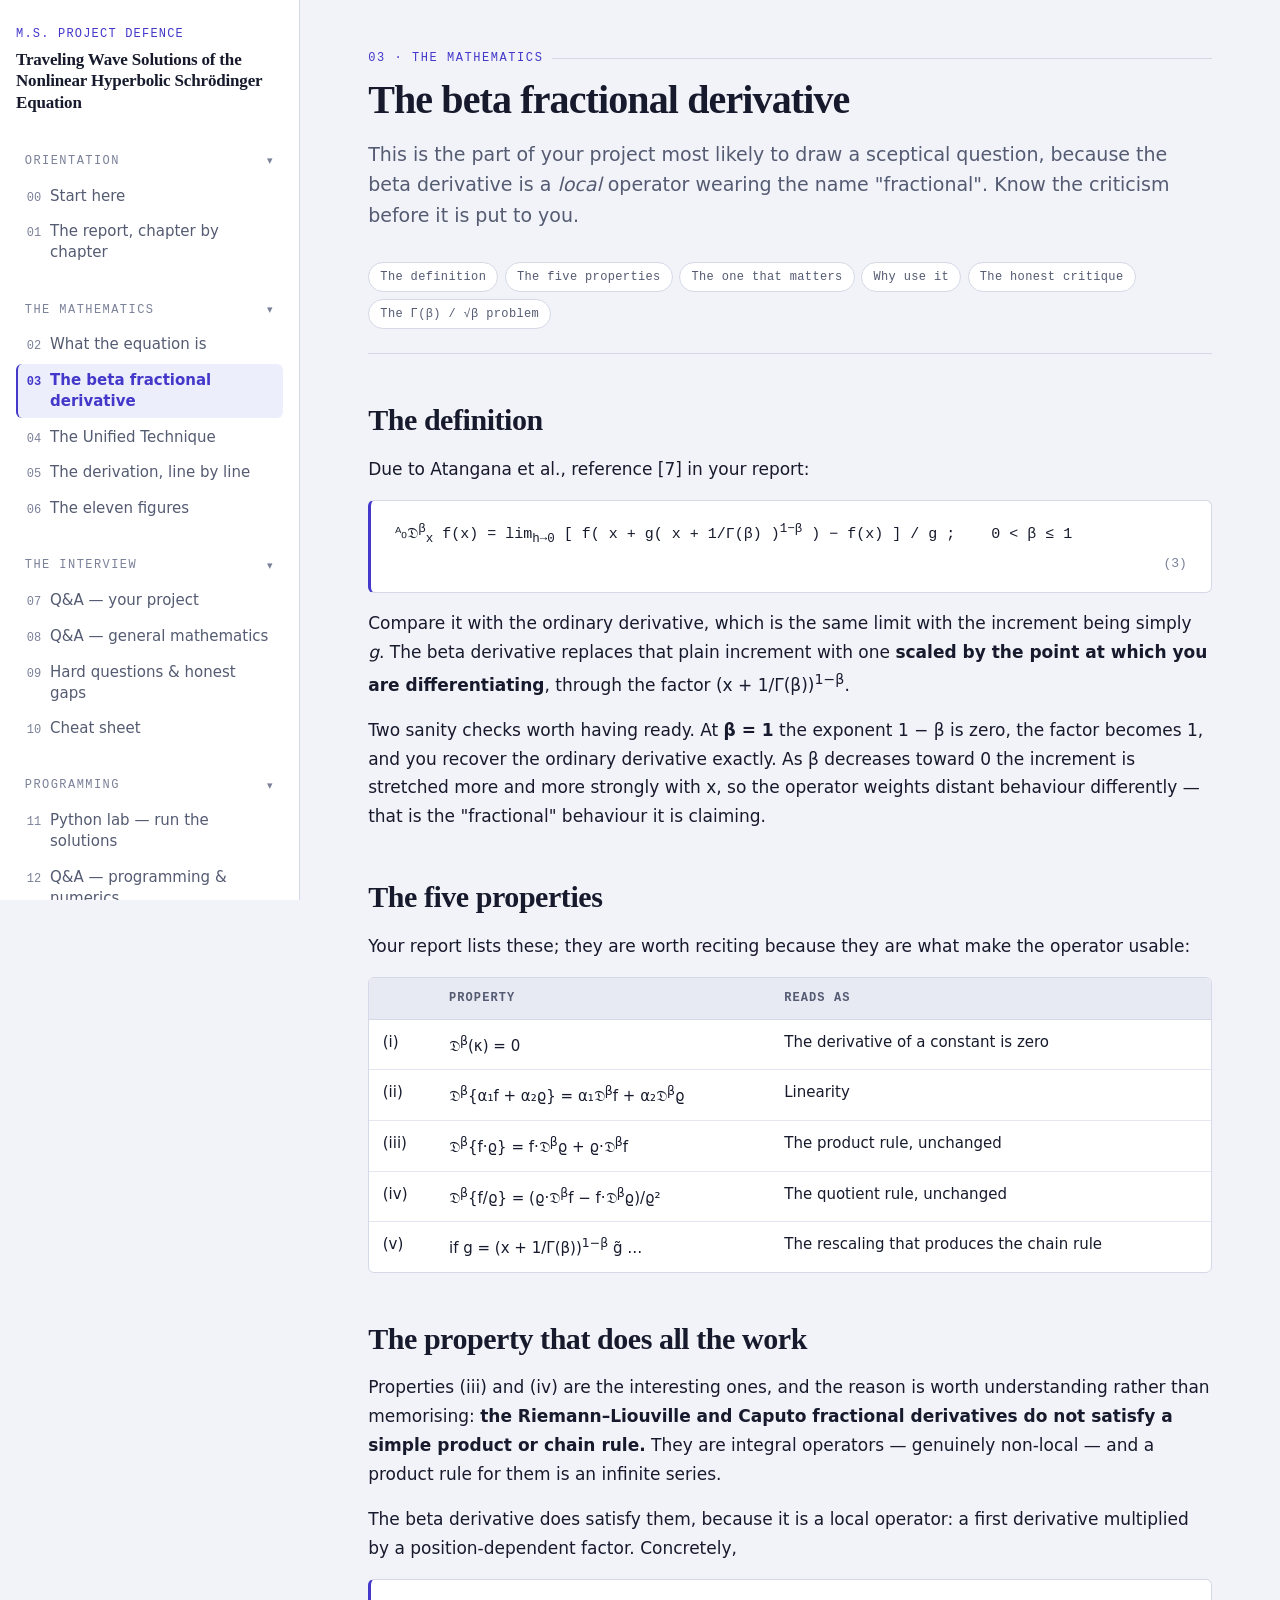
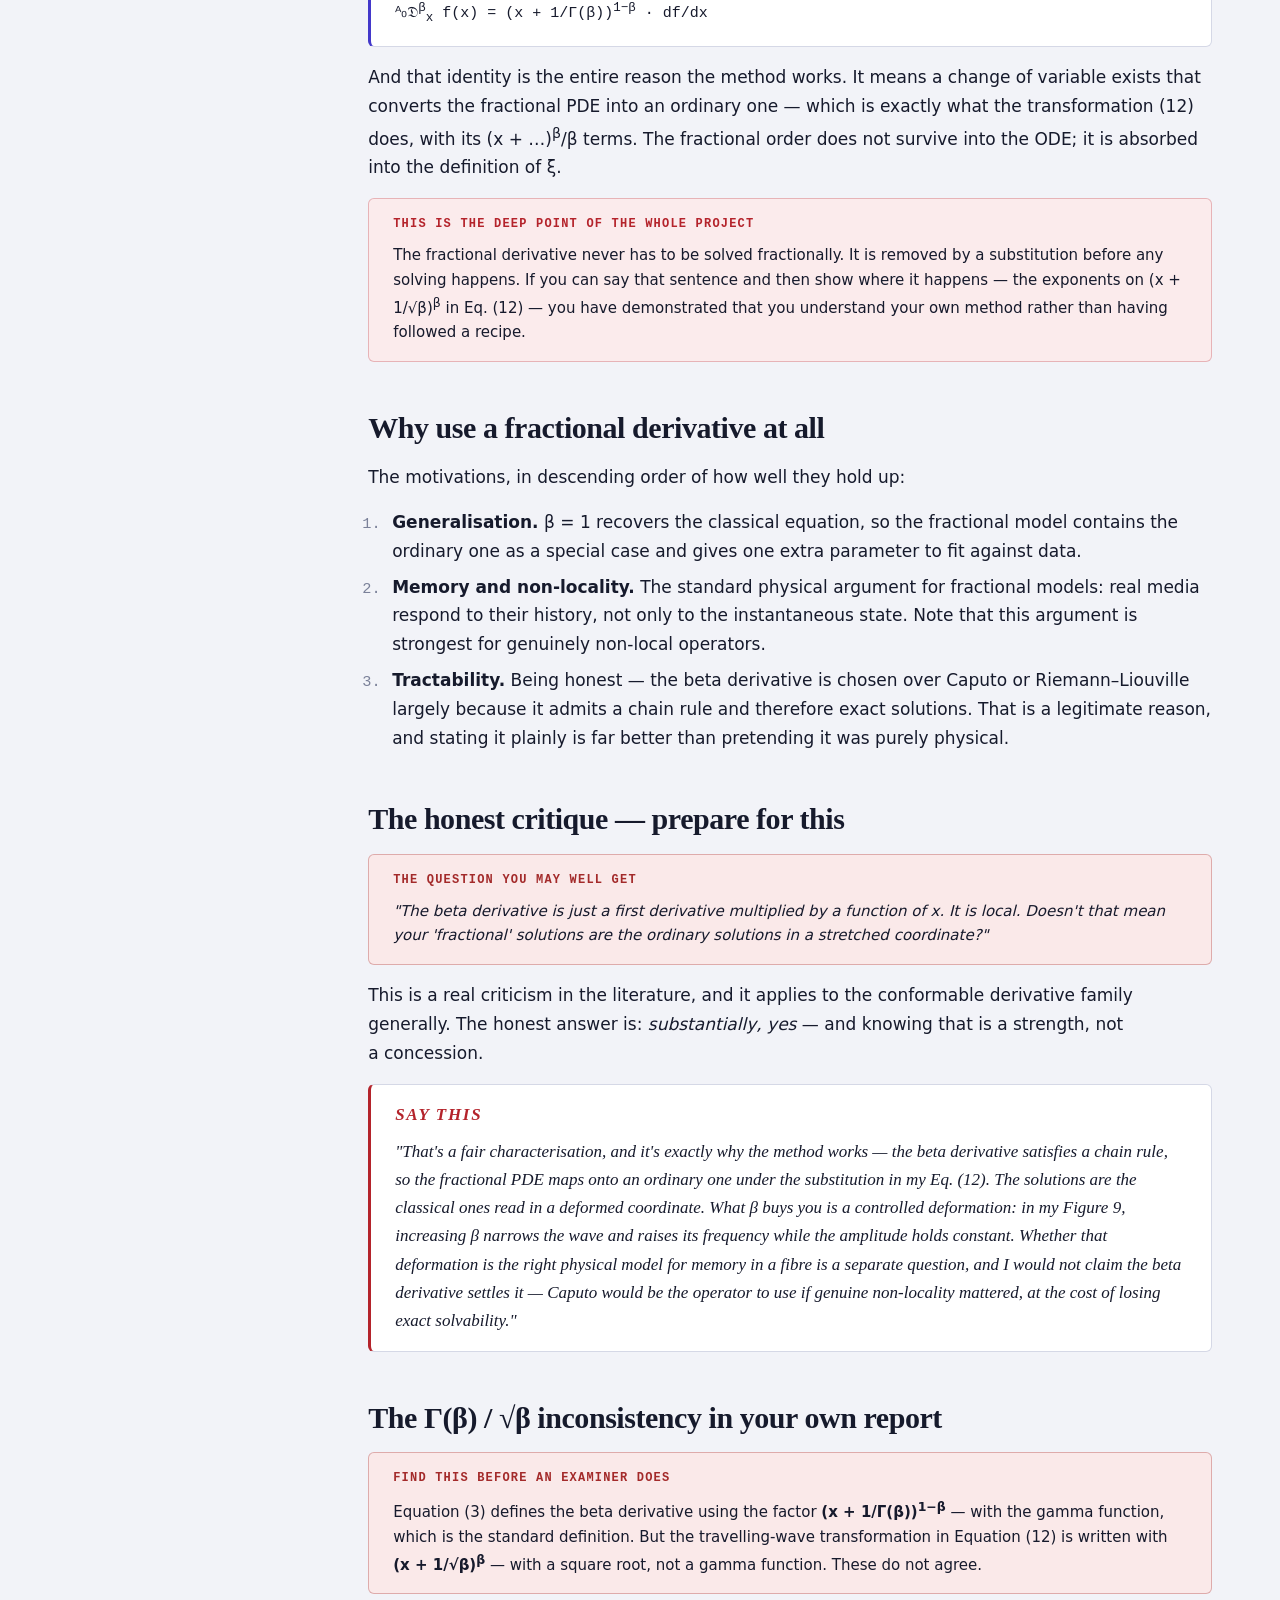
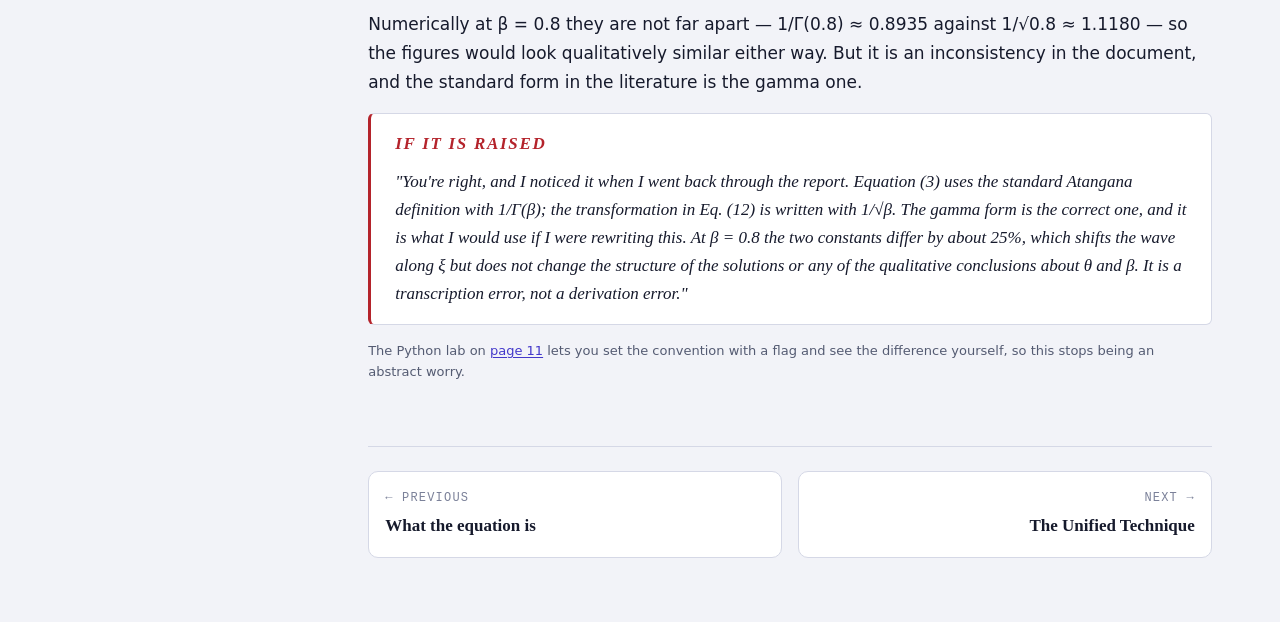
==== beta.html @ e7e08633 "pushed" ====
<!doctype html>
<html lang="en">
<head>
<meta charset="utf-8">
<meta name="viewport" content="width=device-width, initial-scale=1">
<title>The beta fractional derivative — NLHSE project defence</title>
<script>/* applied before first paint so the layout never jumps */
try{var d=document.documentElement,s=localStorage,t=s.getItem("nlhse.theme");
if(t==="dark"||t==="light")d.setAttribute("data-theme",t);
if(s.getItem("nlhse.nav")==="collapsed")d.setAttribute("data-nav","collapsed");}catch(e){}</script>
<link rel="stylesheet" href="assets/style.css">
</head>
<body data-page="beta">
<a class="skip" href="#main">Skip to content</a>

<div class="topbar">
  <button class="btn btn-icon" type="button" data-menu aria-expanded="false" aria-label="Open navigation">☰</button>
  <span class="topbar-title">Beta fractional derivative</span>
  <button class="btn" type="button" data-theme-toggle></button>
</div>

<div class="shell">
  <aside class="sidebar"></aside>

  <main class="main" id="main">
    <div class="col">

      <p class="eyebrow">03 · The mathematics</p>
      <h1>The beta fractional derivative</h1>
      <p class="lede">
        This is the part of your project most likely to draw a sceptical question, because
        the beta derivative is a <em>local</em> operator wearing the name "fractional". Know
        the criticism before it is put to you.
      </p>

      <nav class="jump">
        <a href="#def">The definition</a>
        <a href="#props">The five properties</a>
        <a href="#chain">The one that matters</a>
        <a href="#why">Why use it</a>
        <a href="#critique">The honest critique</a>
        <a href="#gamma">The Γ(β) / √β problem</a>
      </nav>

      <h2 id="def">The definition</h2>
      <p>Due to Atangana et al., reference [7] in your report:</p>
      <div class="eq plain">
        <div>ᴬ₀𝔇<sup>β</sup><sub>x</sub> f(x) = lim<sub>h→0</sub> [ f( x + g( x + 1/Γ(β) )<sup>1−β</sup> ) − f(x) ] / g ;    0 &lt; β ≤ 1</div>
        <div class="num" style="text-align:right">(3)</div>
      </div>
      <p>
        Compare it with the ordinary derivative, which is the same limit with the increment
        being simply <em>g</em>. The beta derivative replaces that plain increment with one
        <strong>scaled by the point at which you are differentiating</strong>, through the factor
        (x + 1/Γ(β))<sup>1−β</sup>.
      </p>
      <p>
        Two sanity checks worth having ready. At <strong>β = 1</strong> the exponent 1 − β is zero,
        the factor becomes 1, and you recover the ordinary derivative exactly. As β decreases
        toward 0 the increment is stretched more and more strongly with x, so the operator
        weights distant behaviour differently — that is the "fractional" behaviour it is
        claiming.
      </p>

      <h2 id="props">The five properties</h2>
      <p>Your report lists these; they are worth reciting because they are what make the operator usable:</p>
      <div class="tw">
        <table>
          <thead><tr><th></th><th>Property</th><th>Reads as</th></tr></thead>
          <tbody>
            <tr><td>(i)</td><td>𝔇<sup>β</sup>(κ) = 0</td><td>The derivative of a constant is zero</td></tr>
            <tr><td>(ii)</td><td>𝔇<sup>β</sup>{α₁f + α₂ϱ} = α₁𝔇<sup>β</sup>f + α₂𝔇<sup>β</sup>ϱ</td><td>Linearity</td></tr>
            <tr><td>(iii)</td><td>𝔇<sup>β</sup>{f·ϱ} = f·𝔇<sup>β</sup>ϱ + ϱ·𝔇<sup>β</sup>f</td><td>The product rule, unchanged</td></tr>
            <tr><td>(iv)</td><td>𝔇<sup>β</sup>{f/ϱ} = (ϱ·𝔇<sup>β</sup>f − f·𝔇<sup>β</sup>ϱ)/ϱ²</td><td>The quotient rule, unchanged</td></tr>
            <tr><td>(v)</td><td>if g = (x + 1/Γ(β))<sup>1−β</sup> g̃ …</td><td>The rescaling that produces the chain rule</td></tr>
          </tbody>
        </table>
      </div>

      <h2 id="chain">The property that does all the work</h2>
      <p>
        Properties (iii) and (iv) are the interesting ones, and the reason is worth
        understanding rather than memorising: <strong>the Riemann–Liouville and Caputo
        fractional derivatives do not satisfy a simple product or chain rule.</strong> They are
        integral operators — genuinely non-local — and a product rule for them is an infinite
        series.
      </p>
      <p>
        The beta derivative does satisfy them, because it is a local operator: a
        first derivative multiplied by a position-dependent factor. Concretely,
      </p>
      <div class="eq">
        <div>ᴬ₀𝔇<sup>β</sup><sub>x</sub> f(x) = (x + 1/Γ(β))<sup>1−β</sup> · df/dx</div>
      </div>
      <p>
        And that identity is the entire reason the method works. It means a change of variable
        exists that converts the fractional PDE into an ordinary one — which is exactly what
        the transformation (12) does, with its (x + …)<sup>β</sup>/β terms. The fractional
        order does not survive into the ODE; it is absorbed into the definition of ξ.
      </p>

      <div class="note info">
        <p class="note-title">This is the deep point of the whole project</p>
        <p>
          The fractional derivative never has to be solved fractionally. It is removed by a
          substitution before any solving happens. If you can say that sentence and then show
          where it happens — the exponents on (x + 1/√β)<sup>β</sup> in Eq. (12) — you have
          demonstrated that you understand your own method rather than having followed a recipe.
        </p>
      </div>

      <h2 id="why">Why use a fractional derivative at all</h2>
      <p>The motivations, in descending order of how well they hold up:</p>
      <ol>
        <li>
          <strong>Generalisation.</strong> β = 1 recovers the classical equation, so the
          fractional model contains the ordinary one as a special case and gives one extra
          parameter to fit against data.
        </li>
        <li>
          <strong>Memory and non-locality.</strong> The standard physical argument for fractional
          models: real media respond to their history, not only to the instantaneous state.
          Note that this argument is strongest for genuinely non-local operators.
        </li>
        <li>
          <strong>Tractability.</strong> Being honest — the beta derivative is chosen over
          Caputo or Riemann–Liouville largely because it admits a chain rule and therefore
          exact solutions. That is a legitimate reason, and stating it plainly is far better
          than pretending it was purely physical.
        </li>
      </ol>

      <h2 id="critique">The honest critique — prepare for this</h2>
      <div class="note risk">
        <p class="note-title">The question you may well get</p>
        <p>
          <em>"The beta derivative is just a first derivative multiplied by a function of x.
          It is local. Doesn't that mean your 'fractional' solutions are the ordinary
          solutions in a stretched coordinate?"</em>
        </p>
      </div>
      <p>
        This is a real criticism in the literature, and it applies to the conformable
        derivative family generally. The honest answer is: <em>substantially, yes</em> — and
        knowing that is a strength, not a concession.
      </p>
      <div class="say">
        <p class="say-label">Say this</p>
        <p>
          "That's a fair characterisation, and it's exactly why the method works — the beta
          derivative satisfies a chain rule, so the fractional PDE maps onto an ordinary one
          under the substitution in my Eq. (12). The solutions are the classical ones read in
          a deformed coordinate. What β buys you is a controlled deformation: in my Figure 9,
          increasing β narrows the wave and raises its frequency while the amplitude holds
          constant. Whether that deformation is the right physical model for memory in a
          fibre is a separate question, and I would not claim the beta derivative settles it —
          Caputo would be the operator to use if genuine non-locality mattered, at the cost
          of losing exact solvability."
        </p>
      </div>

      <h2 id="gamma">The Γ(β) / √β inconsistency in your own report</h2>
      <div class="note risk">
        <p class="note-title">Find this before an examiner does</p>
        <p>
          Equation (3) defines the beta derivative using the factor
          <strong>(x + 1/Γ(β))<sup>1−β</sup></strong> — with the gamma function, which is the
          standard definition. But the travelling-wave transformation in Equation (12) is
          written with <strong>(x + 1/√β)<sup>β</sup></strong> — with a square root, not a gamma
          function. These do not agree.
        </p>
      </div>
      <p>
        Numerically at β = 0.8 they are not far apart — 1/Γ(0.8) ≈ 0.8935 against 1/√0.8 ≈
        1.1180 — so the figures would look qualitatively similar either way. But it is an
        inconsistency in the document, and the standard form in the literature is the gamma
        one.
      </p>
      <div class="say">
        <p class="say-label">If it is raised</p>
        <p>
          "You're right, and I noticed it when I went back through the report. Equation (3) uses
          the standard Atangana definition with 1/Γ(β); the transformation in Eq. (12) is
          written with 1/√β. The gamma form is the correct one, and it is what I would use if
          I were rewriting this. At β = 0.8 the two constants differ by about 25%, which
          shifts the wave along ξ but does not change the structure of the solutions or any of
          the qualitative conclusions about θ and β. It is a transcription error, not a
          derivation error."
        </p>
      </div>
      <p class="footnote">
        The Python lab on <a href="lab.html">page 11</a> lets you set the convention with a
        flag and see the difference yourself, so this stops being an abstract worry.
      </p>

      <nav data-pagenav></nav>
    </div>
  </main>
</div>

<script src="assets/app.js"></script>
</body>
</html>
---- assets/style.css ----
/* ============================================================
   NLHSE — project defence & interview prep
   Fahad Bin Zahid · M.S. Mathematics, University of Chittagong

   Palette taken from the report's own Maple plots: the indigo
   surface of Fig 3 and the red soliton of Fig 1, on cool paper.
   ============================================================ */

:root {
  /* neutrals — blue-biased, never pure grey */
  --bg:          #F2F3F8;
  --surface:     #FFFFFF;
  --surface-2:   #E8EAF3;
  --text:        #161A2C;
  --text-dim:    #545B72;
  --text-faint:  #7B8199;
  --border:      #D5D8E6;
  --border-soft: #E4E7F1;

  /* accents — the two solution branches */
  --accent:       #4338CA;   /* U_tau branch / indigo */
  --accent-soft:  #EDEEFC;
  --accent-2:     #B4232B;   /* U_upsilon branch / red */
  --accent-2-soft:#FBEBEC;

  /* semantic */
  --warn:        #8A5A06;
  --warn-soft:   #FAF0DC;
  --risk:        #A32A2A;
  --risk-soft:   #FAE9E9;

  --shadow: 0 1px 2px rgba(22,26,44,.05), 0 4px 16px rgba(22,26,44,.05);
  --shadow-lg: 0 2px 6px rgba(22,26,44,.07), 0 12px 40px rgba(22,26,44,.09);

  --sans: "IBM Plex Sans", ui-sans-serif, system-ui, -apple-system, "Segoe UI", sans-serif;
  --serif: "IBM Plex Serif", ui-serif, Georgia, "Times New Roman", serif;
  --mono: "IBM Plex Mono", ui-monospace, "SF Mono", "Cascadia Mono", Consolas, monospace;

  --fs-xs:   .75rem;
  --fs-sm:   .8125rem;
  --fs-ms:   .9375rem;
  --fs-base: 1.0625rem;
  --fs-lg:   1.1875rem;
  --fs-xl:   1.4375rem;
  --fs-2xl:  1.875rem;
  --fs-3xl:  2.5rem;

  --sp-1: .25rem; --sp-2: .5rem;  --sp-3: .75rem; --sp-4: 1rem;
  --sp-5: 1.5rem; --sp-6: 2rem;   --sp-7: 3rem;   --sp-8: 4rem;

  --radius: 10px;
  --radius-sm: 6px;
  --sidebar-w: 300px;
}

@media (prefers-color-scheme: dark) {
  :root {
    --bg:          #0B0E18;
    --surface:     #141827;
    --surface-2:   #1C2133;
    --text:        #E5E8F2;
    --text-dim:    #9AA1BA;
    --text-faint:  #737A94;
    --border:      #272D42;
    --border-soft: #1F2436;

    --accent:       #A5B4FC;
    --accent-soft:  #1E1F47;
    --accent-2:     #F2999D;
    --accent-2-soft:#3A1A1D;

    --warn:        #DFA65B;
    --warn-soft:   #2C2212;
    --risk:        #E8807E;
    --risk-soft:   #331A1A;

    --shadow: 0 1px 2px rgba(0,0,0,.4), 0 4px 16px rgba(0,0,0,.3);
    --shadow-lg: 0 2px 6px rgba(0,0,0,.45), 0 12px 40px rgba(0,0,0,.4);
  }
}

/* explicit toggle must beat the media query in BOTH directions */
:root[data-theme="dark"] {
  --bg:#0B0E18; --surface:#141827; --surface-2:#1C2133;
  --text:#E5E8F2; --text-dim:#9AA1BA; --text-faint:#737A94;
  --border:#272D42; --border-soft:#1F2436;
  --accent:#A5B4FC; --accent-soft:#1E1F47;
  --accent-2:#F2999D; --accent-2-soft:#3A1A1D;
  --warn:#DFA65B; --warn-soft:#2C2212;
  --risk:#E8807E; --risk-soft:#331A1A;
  --shadow: 0 1px 2px rgba(0,0,0,.4), 0 4px 16px rgba(0,0,0,.3);
  --shadow-lg: 0 2px 6px rgba(0,0,0,.45), 0 12px 40px rgba(0,0,0,.4);
}
:root[data-theme="light"] {
  --bg:#F2F3F8; --surface:#FFFFFF; --surface-2:#E8EAF3;
  --text:#161A2C; --text-dim:#545B72; --text-faint:#7B8199;
  --border:#D5D8E6; --border-soft:#E4E7F1;
  --accent:#4338CA; --accent-soft:#EDEEFC;
  --accent-2:#B4232B; --accent-2-soft:#FBEBEC;
  --warn:#8A5A06; --warn-soft:#FAF0DC;
  --risk:#A32A2A; --risk-soft:#FAE9E9;
  --shadow: 0 1px 2px rgba(22,26,44,.05), 0 4px 16px rgba(22,26,44,.05);
  --shadow-lg: 0 2px 6px rgba(22,26,44,.07), 0 12px 40px rgba(22,26,44,.09);
}

*, *::before, *::after { box-sizing: border-box; }

html { -webkit-text-size-adjust: 100%; scroll-behavior: smooth; scroll-padding-top: 1.5rem; }
@media (prefers-reduced-motion: reduce) {
  html { scroll-behavior: auto; }
  *, *::before, *::after { animation-duration:.01ms !important; transition-duration:.01ms !important; }
}

body {
  margin: 0;
  background: var(--bg);
  color: var(--text);
  font-family: var(--sans);
  font-size: var(--fs-base);
  line-height: 1.7;
  -webkit-font-smoothing: antialiased;
}

/* ---------- skip link ---------- */
.skip {
  position: absolute; left: -9999px; top: 0; z-index: 200;
  background: var(--accent); color: var(--surface); padding: .6rem 1rem;
  border-radius: 0 0 var(--radius-sm) 0; font-size: var(--fs-sm); font-weight: 600;
}
.skip:focus { left: 0; }

/* ---------- shell ---------- */
.shell { display: grid; grid-template-columns: var(--sidebar-w) minmax(0,1fr); min-height: 100vh; }
@media (max-width: 1023px) { .shell { grid-template-columns: 1fr; } }

/* ---------- sidebar ---------- */
.sidebar {
  background: var(--surface);
  border-right: 1px solid var(--border);
  position: sticky; top: 0; height: 100vh; overflow-y: auto;
  padding: var(--sp-5) var(--sp-4) var(--sp-6);
  display: flex; flex-direction: column; gap: var(--sp-4);
}
.brand { display: flex; flex-direction: column; gap: .3rem; text-decoration: none; color: inherit; margin-bottom: var(--sp-2); }
.brand-sub {
  font-family: var(--mono); font-size: var(--fs-xs); color: var(--accent);
  text-transform: uppercase; letter-spacing: .1em;
}
.brand-name { font-family: var(--serif); font-weight: 700; font-size: 1.0625rem; letter-spacing: -.01em; line-height: 1.25; }

.navgroup { display: flex; flex-direction: column; gap: .12rem; }
.navlabel {
  font-family: var(--mono); font-size: var(--fs-xs); color: var(--text-faint);
  text-transform: uppercase; letter-spacing: .12em; padding: .3rem .55rem; margin: var(--sp-3) 0 .3rem;
  background: none; border: 0; text-align: left; cursor: pointer; width: 100%;
  display: flex; align-items: center; justify-content: space-between; gap: .5rem;
}
.navlabel .fold { transition: transform .15s ease; font-size: .9em; }
.navgroup.is-folded .navlabel .fold { transform: rotate(-90deg); }
.navgroup.is-folded .navlink { display: none; }
.navlink {
  display: flex; align-items: baseline; gap: .55rem;
  padding: .4rem .55rem; border-radius: var(--radius-sm);
  color: var(--text-dim); text-decoration: none; font-size: var(--fs-ms); line-height: 1.4;
  border-left: 2px solid transparent; transition: background .12s, color .12s;
}
.navlink:hover { background: var(--surface-2); color: var(--text); }
.navlink .n { font-family: var(--mono); font-size: var(--fs-xs); color: var(--text-faint); flex: none; }
.navlink[aria-current="page"] {
  background: var(--accent-soft); color: var(--accent);
  font-weight: 600; border-left-color: var(--accent);
}
.navlink[aria-current="page"] .n { color: var(--accent); }

.sidebar-foot {
  margin-top: auto; padding-top: var(--sp-4); border-top: 1px solid var(--border-soft);
  display: flex; flex-wrap: wrap; gap: .4rem;
}

/* ---------- collapsing the whole rail (desktop only) ----------
   On narrow screens the sidebar is already a drawer, so the collapse
   rules must not apply there or the drawer would be display:none. */
/* .btn also sets display, at equal specificity and later in the file, so these
   rules are written as .btn.navshow to win regardless of source order. */
.btn.navshow {
  display: none;
  position: fixed; left: 1rem; bottom: 1rem; z-index: 70;
  box-shadow: var(--shadow-lg); background: var(--surface);
}
@media (min-width: 1024px) {
  :root[data-nav="collapsed"] .shell { grid-template-columns: minmax(0, 1fr); }
  :root[data-nav="collapsed"] .sidebar { display: none; }
  :root[data-nav="collapsed"] .btn.navshow { display: inline-flex; }
}

/* ---------- mobile topbar ---------- */
.topbar {
  display: none; position: sticky; top: 0; z-index: 50;
  background: var(--surface); border-bottom: 1px solid var(--border);
  padding: .7rem 1rem; align-items: center; justify-content: space-between; gap: 1rem;
}
.topbar-title { font-family: var(--serif); font-weight: 600; font-size: var(--fs-ms); }
@media (max-width: 1023px) {
  .topbar { display: flex; }
  .sidebar {
    position: fixed; inset: 0 auto 0 0; width: min(88vw, 320px); z-index: 60;
    transform: translateX(-100%); transition: transform .22s ease; box-shadow: var(--shadow-lg);
  }
  .sidebar.open { transform: none; }
  .scrim { position: fixed; inset: 0; background: rgba(8,10,18,.5); z-index: 55; }
}

/* ---------- buttons ---------- */
.btn {
  font-family: var(--sans); font-size: var(--fs-sm); font-weight: 600;
  color: var(--text-dim); background: var(--surface); border: 1px solid var(--border);
  border-radius: var(--radius-sm); padding: .4rem .7rem; cursor: pointer;
  display: inline-flex; align-items: center; gap: .4rem; line-height: 1.3;
  transition: background .12s, color .12s, border-color .12s;
}
.btn:hover { background: var(--surface-2); color: var(--text); }
.btn[aria-pressed="true"] { background: var(--accent); border-color: var(--accent); color: var(--surface); }
.btn:disabled { opacity: .55; cursor: progress; }

:where(a, button, input, textarea, select, summary, [tabindex]):focus-visible {
  outline: 2px solid var(--accent); outline-offset: 2px; border-radius: 3px;
}

/* ---------- main ---------- */
.main { padding: var(--sp-7) var(--sp-6) var(--sp-8); display: flex; justify-content: center; }
@media (max-width: 1023px) { .main { padding: var(--sp-5) var(--sp-4) var(--sp-8); } }
.col { width: 100%; max-width: 78ch; }
.col-wide { max-width: 100ch; }

/* ---------- page head ---------- */
.eyebrow {
  font-family: var(--mono); font-size: var(--fs-xs); color: var(--accent);
  text-transform: uppercase; letter-spacing: .13em; margin: 0 0 .6rem;
  display: flex; align-items: center; gap: .55rem;
}
.eyebrow::after { content: ""; flex: 1; height: 1px; background: var(--border); }

h1 {
  font-family: var(--serif); font-weight: 700; font-size: var(--fs-3xl);
  line-height: 1.12; letter-spacing: -.022em; margin: 0 0 var(--sp-4);
  text-wrap: balance;
}
@media (max-width: 640px) { h1 { font-size: 2rem; } }

.lede { font-size: var(--fs-lg); line-height: 1.6; color: var(--text-dim); margin: 0 0 var(--sp-6); text-wrap: pretty; }

h2 {
  font-family: var(--serif); font-weight: 600; font-size: var(--fs-2xl);
  line-height: 1.22; letter-spacing: -.015em; margin: var(--sp-7) 0 var(--sp-4);
  text-wrap: balance; scroll-margin-top: 1.5rem;
}
h3 {
  font-family: var(--serif); font-weight: 600; font-size: var(--fs-xl);
  line-height: 1.3; margin: var(--sp-6) 0 var(--sp-3); text-wrap: balance;
  scroll-margin-top: 1.5rem;
}
h4 {
  font-family: var(--sans); font-weight: 700; font-size: var(--fs-base);
  margin: var(--sp-5) 0 var(--sp-2); letter-spacing: -.005em;
}
p { margin: 0 0 var(--sp-4); text-wrap: pretty; }

a { color: var(--accent); text-underline-offset: 2px; text-decoration-thickness: 1px; }
a:hover { text-decoration-thickness: 2px; }

strong { font-weight: 600; color: var(--text); }

ul, ol { margin: 0 0 var(--sp-4); padding-left: 1.35rem; display: flex; flex-direction: column; gap: .45rem; }
li { padding-left: .15rem; }
li::marker { color: var(--text-faint); }
ol li::marker { font-family: var(--mono); font-size: .9em; }

hr { border: 0; border-top: 1px solid var(--border); margin: var(--sp-7) 0; }

code {
  font-family: var(--mono); font-size: .875em;
  background: var(--surface-2); padding: .12em .38em; border-radius: 4px;
  border: 1px solid var(--border-soft);
}

/* ---------- equation block ---------- */
.eq {
  font-family: var(--mono); font-size: var(--fs-ms); line-height: 1.95;
  background: var(--surface); border: 1px solid var(--border);
  border-left: 3px solid var(--accent);
  border-radius: var(--radius-sm); padding: var(--sp-4) var(--sp-5);
  margin: 0 0 var(--sp-4); overflow-x: auto;
  display: flex; justify-content: space-between; align-items: center; gap: var(--sp-5);
}
.eq > div:first-child { white-space: pre; }
.eq .num { font-size: var(--fs-sm); color: var(--text-faint); flex: none; }
.eq.eq-2 { border-left-color: var(--accent-2); }
.eq.plain { display: block; }
.eq-note { font-size: var(--fs-sm); color: var(--text-dim); margin: -.6rem 0 var(--sp-4); padding-left: .2rem; }

/* ---------- callouts ---------- */
.note {
  border-radius: var(--radius-sm); padding: var(--sp-4) var(--sp-5);
  margin: 0 0 var(--sp-4); border: 1px solid var(--border);
  background: var(--surface); font-size: var(--fs-ms); line-height: 1.65;
}
.note > :last-child { margin-bottom: 0; }
.note-title {
  font-family: var(--mono); font-size: var(--fs-xs); text-transform: uppercase;
  letter-spacing: .1em; margin: 0 0 .5rem; font-weight: 600;
}
.note.good  { background: var(--accent-soft);  border-color: color-mix(in srgb, var(--accent) 28%, transparent); }
.note.good .note-title { color: var(--accent); }
.note.info  { background: var(--accent-2-soft); border-color: color-mix(in srgb, var(--accent-2) 28%, transparent); }
.note.info .note-title { color: var(--accent-2); }
.note.warn  { background: var(--warn-soft); border-color: color-mix(in srgb, var(--warn) 32%, transparent); }
.note.warn .note-title { color: var(--warn); }
.note.risk  { background: var(--risk-soft); border-color: color-mix(in srgb, var(--risk) 32%, transparent); }
.note.risk .note-title { color: var(--risk); }

/* say-this box — verbatim lines to rehearse aloud */
.say {
  border: 1px solid var(--border); border-left: 3px solid var(--accent-2);
  background: var(--surface); border-radius: var(--radius-sm);
  padding: var(--sp-4) var(--sp-5); margin: 0 0 var(--sp-4);
}
.say-label {
  font-family: var(--mono); font-size: var(--fs-xs); text-transform: uppercase;
  letter-spacing: .1em; color: var(--accent-2); font-weight: 600; margin-bottom: .5rem;
}
.say p { font-family: var(--serif); font-size: var(--fs-base); line-height: 1.65; font-style: italic; margin-bottom: .6rem; }
.say p:last-child { margin-bottom: 0; }

/* ---------- cards & grids ---------- */
.card {
  background: var(--surface); border: 1px solid var(--border);
  border-radius: var(--radius); padding: var(--sp-5); box-shadow: var(--shadow);
}
.grid { display: grid; gap: var(--sp-4); margin-bottom: var(--sp-4); }
.grid-2 { grid-template-columns: repeat(auto-fit, minmax(250px, 1fr)); }
.grid-3 { grid-template-columns: repeat(auto-fit, minmax(190px, 1fr)); }

.stat { display: flex; flex-direction: column; gap: .2rem; }
.stat .k { font-family: var(--mono); font-size: var(--fs-xs); text-transform: uppercase; letter-spacing: .1em; color: var(--text-faint); }
.stat .v { font-family: var(--serif); font-size: var(--fs-lg); font-weight: 600; line-height: 1.3; }

/* ---------- tables ---------- */
.tw { overflow-x: auto; margin: 0 0 var(--sp-5); border: 1px solid var(--border); border-radius: var(--radius-sm); background: var(--surface); }
table { border-collapse: collapse; width: 100%; font-size: var(--fs-ms); }
th, td { text-align: left; padding: .7rem .85rem; border-bottom: 1px solid var(--border-soft); vertical-align: top; line-height: 1.55; }
th {
  font-family: var(--mono); font-size: var(--fs-xs); text-transform: uppercase;
  letter-spacing: .09em; color: var(--text-dim); font-weight: 600;
  background: var(--surface-2); border-bottom: 1px solid var(--border);
}
tbody tr:last-child td { border-bottom: 0; }
.num-col { font-variant-numeric: tabular-nums; }

/* ---------- Q&A ---------- */
.qa-toolbar {
  display: flex; flex-wrap: wrap; gap: var(--sp-3); align-items: center;
  padding: var(--sp-4); background: var(--surface); border: 1px solid var(--border);
  border-radius: var(--radius); margin-bottom: var(--sp-5); position: sticky; top: 0; z-index: 20;
  box-shadow: var(--shadow);
}
@media (max-width: 1023px) { .qa-toolbar { top: 56px; } }
.search {
  flex: 1 1 200px; min-width: 0;
  font-family: var(--sans); font-size: var(--fs-ms); color: var(--text);
  background: var(--bg); border: 1px solid var(--border);
  border-radius: var(--radius-sm); padding: .45rem .7rem;
}
.search::placeholder { color: var(--text-faint); }
.counter { font-family: var(--mono); font-size: var(--fs-xs); color: var(--text-faint); font-variant-numeric: tabular-nums; }

.qa {
  background: var(--surface); border: 1px solid var(--border);
  border-radius: var(--radius); margin-bottom: var(--sp-4);
  box-shadow: var(--shadow); overflow: hidden;
}
.qa[data-done="1"] { border-color: color-mix(in srgb, var(--accent) 45%, var(--border)); }
.qa-head {
  display: flex; gap: var(--sp-3); align-items: flex-start;
  padding: var(--sp-4) var(--sp-5); border-bottom: 1px solid var(--border-soft);
  background: linear-gradient(to bottom, var(--surface-2), var(--surface));
}
.qa-id {
  font-family: var(--mono); font-size: var(--fs-xs); font-weight: 600;
  color: var(--accent); background: var(--accent-soft);
  border: 1px solid color-mix(in srgb, var(--accent) 30%, transparent);
  border-radius: 4px; padding: .18rem .42rem; flex: none; margin-top: .22rem;
  letter-spacing: .04em;
}
.qa-q {
  font-family: var(--serif); font-weight: 600; font-size: var(--fs-lg);
  line-height: 1.4; margin: 0; flex: 1; letter-spacing: -.008em; text-wrap: pretty;
}
.qa-done { flex: none; margin-top: .3rem; width: 1.05rem; height: 1.05rem; accent-color: var(--accent); cursor: pointer; }
.qa-body { padding: var(--sp-4) var(--sp-5) var(--sp-5); }
.qa-body > :last-child { margin-bottom: 0; }
.qa-short {
  font-weight: 600; color: var(--text); margin-bottom: var(--sp-4);
  padding-left: .85rem; border-left: 3px solid var(--accent); line-height: 1.6;
}
.qa-tags { display: flex; flex-wrap: wrap; gap: .35rem; padding: 0 var(--sp-5) var(--sp-4); }
.tag {
  font-family: var(--mono); font-size: var(--fs-xs); letter-spacing: .04em;
  color: var(--text-dim); background: var(--surface-2);
  border: 1px solid var(--border-soft); border-radius: 999px; padding: .1rem .5rem;
}

body.quiz .qa-body { display: none; }
body.quiz .qa.revealed .qa-body { display: block; }
body.quiz .qa-head { cursor: pointer; }
body.quiz .qa-head::after {
  content: "reveal"; font-family: var(--mono); font-size: var(--fs-xs);
  color: var(--text-faint); flex: none; align-self: center; letter-spacing: .06em;
}
body.quiz .qa.revealed .qa-head::after { content: ""; }
.qa.hidden { display: none; }

.qa-sec > :first-child { margin-top: var(--sp-7); }
.qa-sec p { font-size: var(--fs-ms); color: var(--text-dim); }

/* ---------- steps ---------- */
.steps { list-style: none; padding: 0; margin: 0 0 var(--sp-5); display: flex; flex-direction: column; gap: var(--sp-5); counter-reset: s; }
.steps > li { counter-increment: s; position: relative; padding-left: 3.1rem; }
.steps > li::before {
  content: counter(s, decimal-leading-zero);
  position: absolute; left: 0; top: .12rem;
  font-family: var(--mono); font-size: var(--fs-xs); font-weight: 600;
  color: var(--accent); background: var(--accent-soft);
  border: 1px solid color-mix(in srgb, var(--accent) 30%, transparent);
  border-radius: 4px; padding: .2rem .45rem; letter-spacing: .04em;
}
.steps h4 { margin-top: 0; }

/* ---------- jump nav ---------- */
.jump {
  display: flex; flex-wrap: wrap; gap: .4rem; margin: 0 0 var(--sp-6);
  padding-bottom: var(--sp-5); border-bottom: 1px solid var(--border);
}
.jump a {
  font-family: var(--mono); font-size: var(--fs-xs); text-decoration: none;
  color: var(--text-dim); background: var(--surface); border: 1px solid var(--border);
  border-radius: 999px; padding: .25rem .7rem; letter-spacing: .03em;
  transition: background .12s, color .12s, border-color .12s;
}
.jump a:hover { background: var(--accent-soft); color: var(--accent); border-color: var(--accent); }

/* ---------- page footer nav ---------- */
.pagenav {
  display: flex; gap: var(--sp-4); justify-content: space-between;
  margin-top: var(--sp-8); padding-top: var(--sp-5); border-top: 1px solid var(--border);
  flex-wrap: wrap;
}
.pagenav a {
  text-decoration: none; color: var(--text); flex: 1 1 200px;
  border: 1px solid var(--border); border-radius: var(--radius);
  padding: var(--sp-4); background: var(--surface);
  display: flex; flex-direction: column; gap: .2rem; transition: border-color .12s, background .12s;
}
.pagenav a:hover { border-color: var(--accent); background: var(--accent-soft); }
.pagenav .dir { font-family: var(--mono); font-size: var(--fs-xs); color: var(--text-faint); text-transform: uppercase; letter-spacing: .1em; }
.pagenav .ttl { font-family: var(--serif); font-weight: 600; font-size: var(--fs-base); }
.pagenav .next { text-align: right; align-items: flex-end; }

/* ---------- misc ---------- */
.kv { display: grid; grid-template-columns: max-content 1fr; gap: .5rem var(--sp-4); font-size: var(--fs-ms); margin-bottom: var(--sp-4); }
.kv dt { font-family: var(--mono); font-size: var(--fs-xs); text-transform: uppercase; letter-spacing: .08em; color: var(--text-faint); padding-top: .18rem; }
.kv dd { margin: 0; }

.pill {
  display: inline-flex; align-items: center; gap: .3rem;
  font-family: var(--mono); font-size: var(--fs-xs); font-weight: 600;
  border-radius: 999px; padding: .15rem .55rem; letter-spacing: .04em;
}
.pill.yes  { background: var(--accent-soft); color: var(--accent); }
.pill.no   { background: var(--risk-soft); color: var(--risk); }
.pill.part { background: var(--warn-soft); color: var(--warn); }

.footnote { font-size: var(--fs-sm); color: var(--text-dim); line-height: 1.6; }

/* ---------- report figures ----------
   Maple exported these on white; keeping the plate white in dark mode is
   deliberate — inverting a scientific figure changes what it says. */
.fig {
  background: var(--surface); border: 1px solid var(--border);
  border-radius: var(--radius); padding: var(--sp-4);
  margin: 0 0 var(--sp-5); box-shadow: var(--shadow);
}
.fig img {
  width: 100%; height: auto; display: block;
  background: #fff; border-radius: var(--radius-sm);
}
.fig figcaption { font-size: var(--fs-sm); color: var(--text-dim); margin-top: var(--sp-3); line-height: 1.6; }
.fig .fig-n {
  font-family: var(--mono); font-size: var(--fs-xs); color: var(--accent);
  text-transform: uppercase; letter-spacing: .1em; font-weight: 600;
  display: block; margin-bottom: .25rem;
}
.fig-pair { display: grid; gap: var(--sp-4); grid-template-columns: repeat(auto-fit, minmax(300px, 1fr)); }
.fig-pair .fig { margin-bottom: 0; }

/* ---------- hero canvas ---------- */
.hero {
  background: var(--surface); border: 1px solid var(--border);
  border-radius: var(--radius); padding: var(--sp-5); margin-bottom: var(--sp-6);
  box-shadow: var(--shadow);
}
.hero canvas { width: 100%; height: 170px; display: block; }
.hero-cap {
  font-family: var(--mono); font-size: var(--fs-xs); color: var(--text-faint);
  margin-top: .7rem; letter-spacing: .03em; line-height: 1.6;
}

/* ============================================================
   Python runner
   ============================================================ */
.runner {
  border: 1px solid var(--border); border-radius: var(--radius);
  background: var(--surface); box-shadow: var(--shadow);
  margin: 0 0 var(--sp-5); overflow: hidden;
}
.runner-head {
  display: flex; align-items: center; gap: var(--sp-3); flex-wrap: wrap;
  padding: .6rem var(--sp-4); border-bottom: 1px solid var(--border-soft);
  background: var(--surface-2);
}
.runner-title {
  font-family: var(--mono); font-size: var(--fs-xs); text-transform: uppercase;
  letter-spacing: .1em; color: var(--text-dim); font-weight: 600; flex: 1; min-width: 0;
}
.btn-run { background: var(--accent); border-color: var(--accent); color: var(--surface); }
.btn-run:hover:not(:disabled) { background: var(--accent); color: var(--surface); filter: brightness(1.08); }

.editor {
  display: block; width: 100%; border: 0; resize: vertical;
  font-family: var(--mono); font-size: var(--fs-sm); line-height: 1.65;
  padding: var(--sp-4); background: var(--surface); color: var(--text);
  tab-size: 4; min-height: 6rem; overflow: hidden;
}
.editor:focus { outline: 0; box-shadow: inset 3px 0 0 var(--accent); }

.out {
  font-family: var(--mono); font-size: var(--fs-sm); line-height: 1.65;
  white-space: pre-wrap; word-break: break-word;
  padding: var(--sp-4); margin: 0; border-top: 1px solid var(--border-soft);
  background: var(--bg); color: var(--text-dim); min-height: 1rem;
}
.out:empty { display: none; }
.out.is-wait { color: var(--text-faint); font-style: italic; }
.out.is-err  { color: var(--risk); background: var(--risk-soft); }
.hint-fix {
  display: block; margin-top: .8rem; padding-top: .8rem;
  border-top: 1px dashed color-mix(in srgb, var(--risk) 40%, transparent);
  color: var(--text-dim); font-style: normal; white-space: pre-wrap;
}
.figs { display: flex; flex-direction: column; gap: var(--sp-3); padding: 0; }
.figs:not(:empty) { padding: var(--sp-4); border-top: 1px solid var(--border-soft); background: var(--bg); }
.figs img { max-width: 100%; height: auto; display: block; border-radius: var(--radius-sm); }

.chip {
  font-family: var(--mono); font-size: var(--fs-xs); font-weight: 600;
  border-radius: 999px; padding: .15rem .6rem; letter-spacing: .04em;
  background: var(--surface-2); color: var(--text-dim); border: 1px solid var(--border-soft);
}
.chip-accent { background: var(--accent-soft); color: var(--accent); border-color: color-mix(in srgb, var(--accent) 30%, transparent); }
.chip-2 { background: var(--accent-2-soft); color: var(--accent-2); border-color: color-mix(in srgb, var(--accent-2) 30%, transparent); }
.chip-warn { background: var(--warn-soft); color: var(--warn); border-color: color-mix(in srgb, var(--warn) 30%, transparent); }
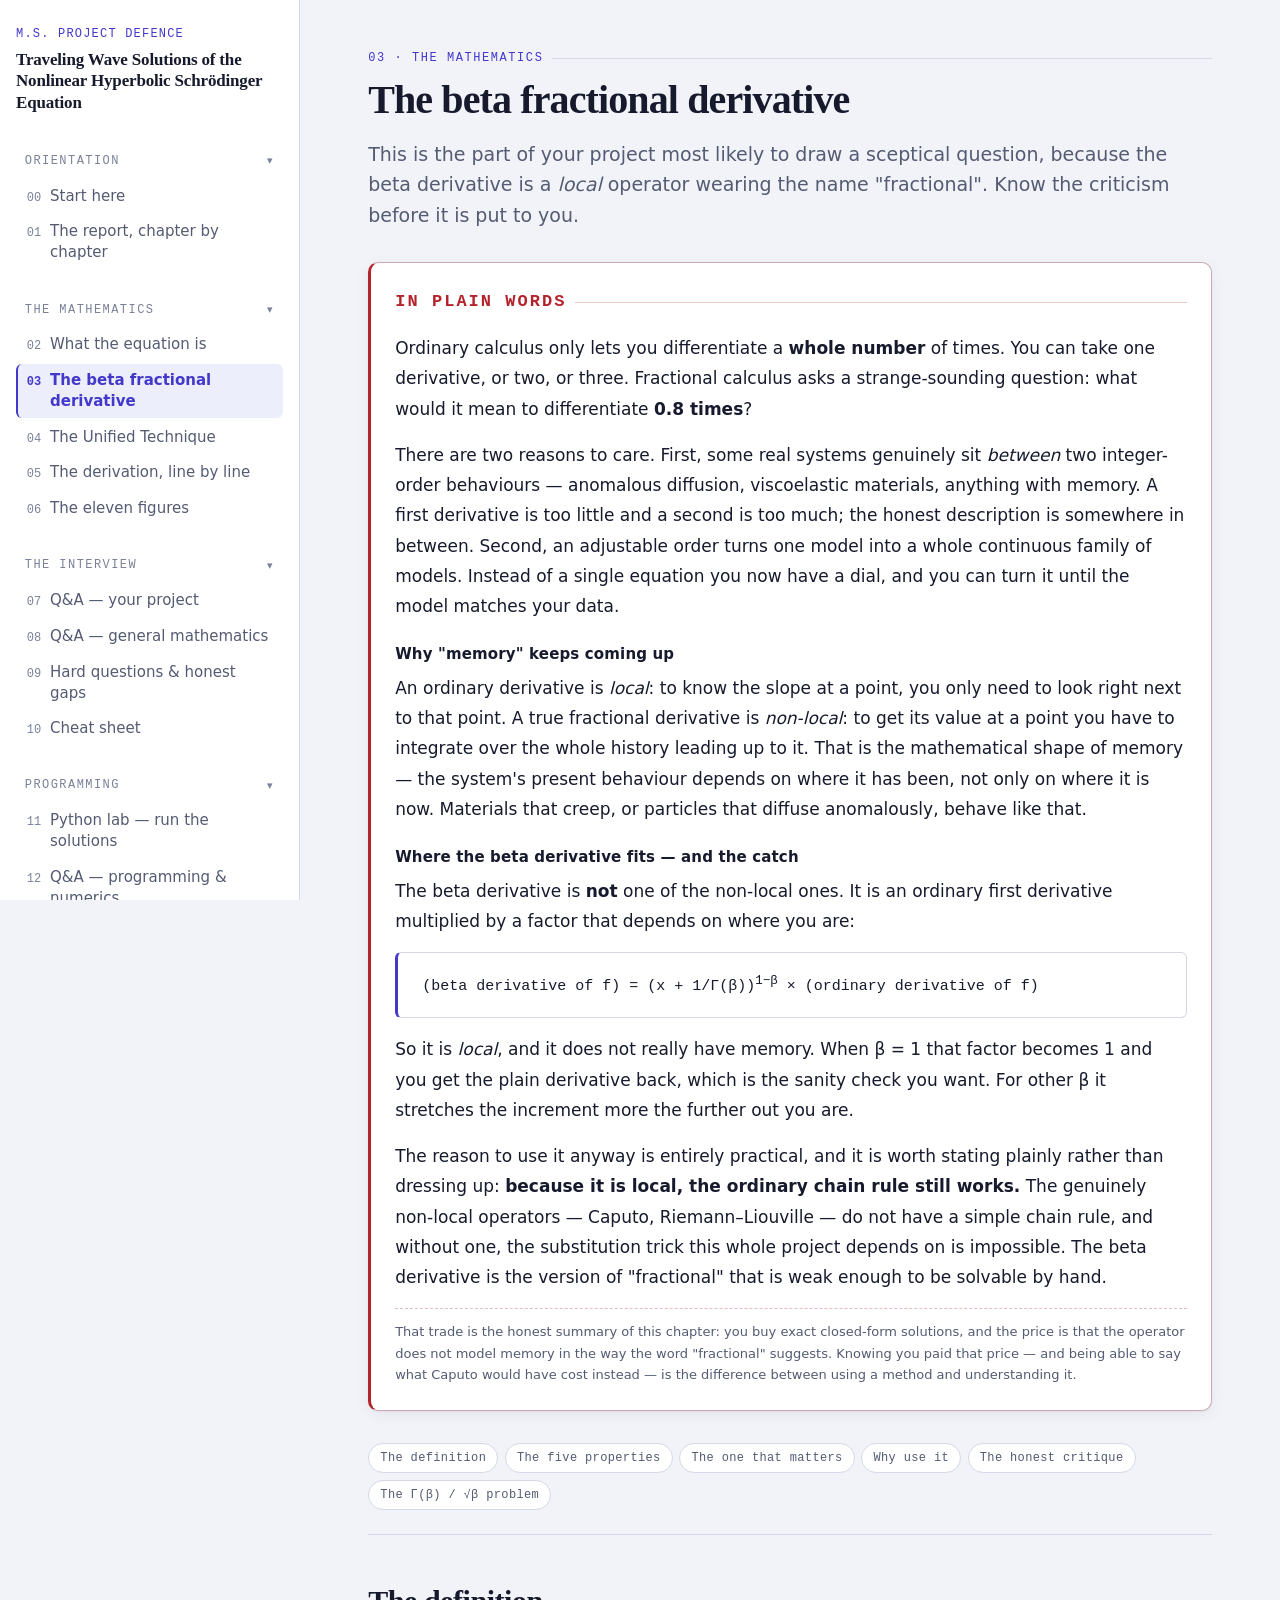
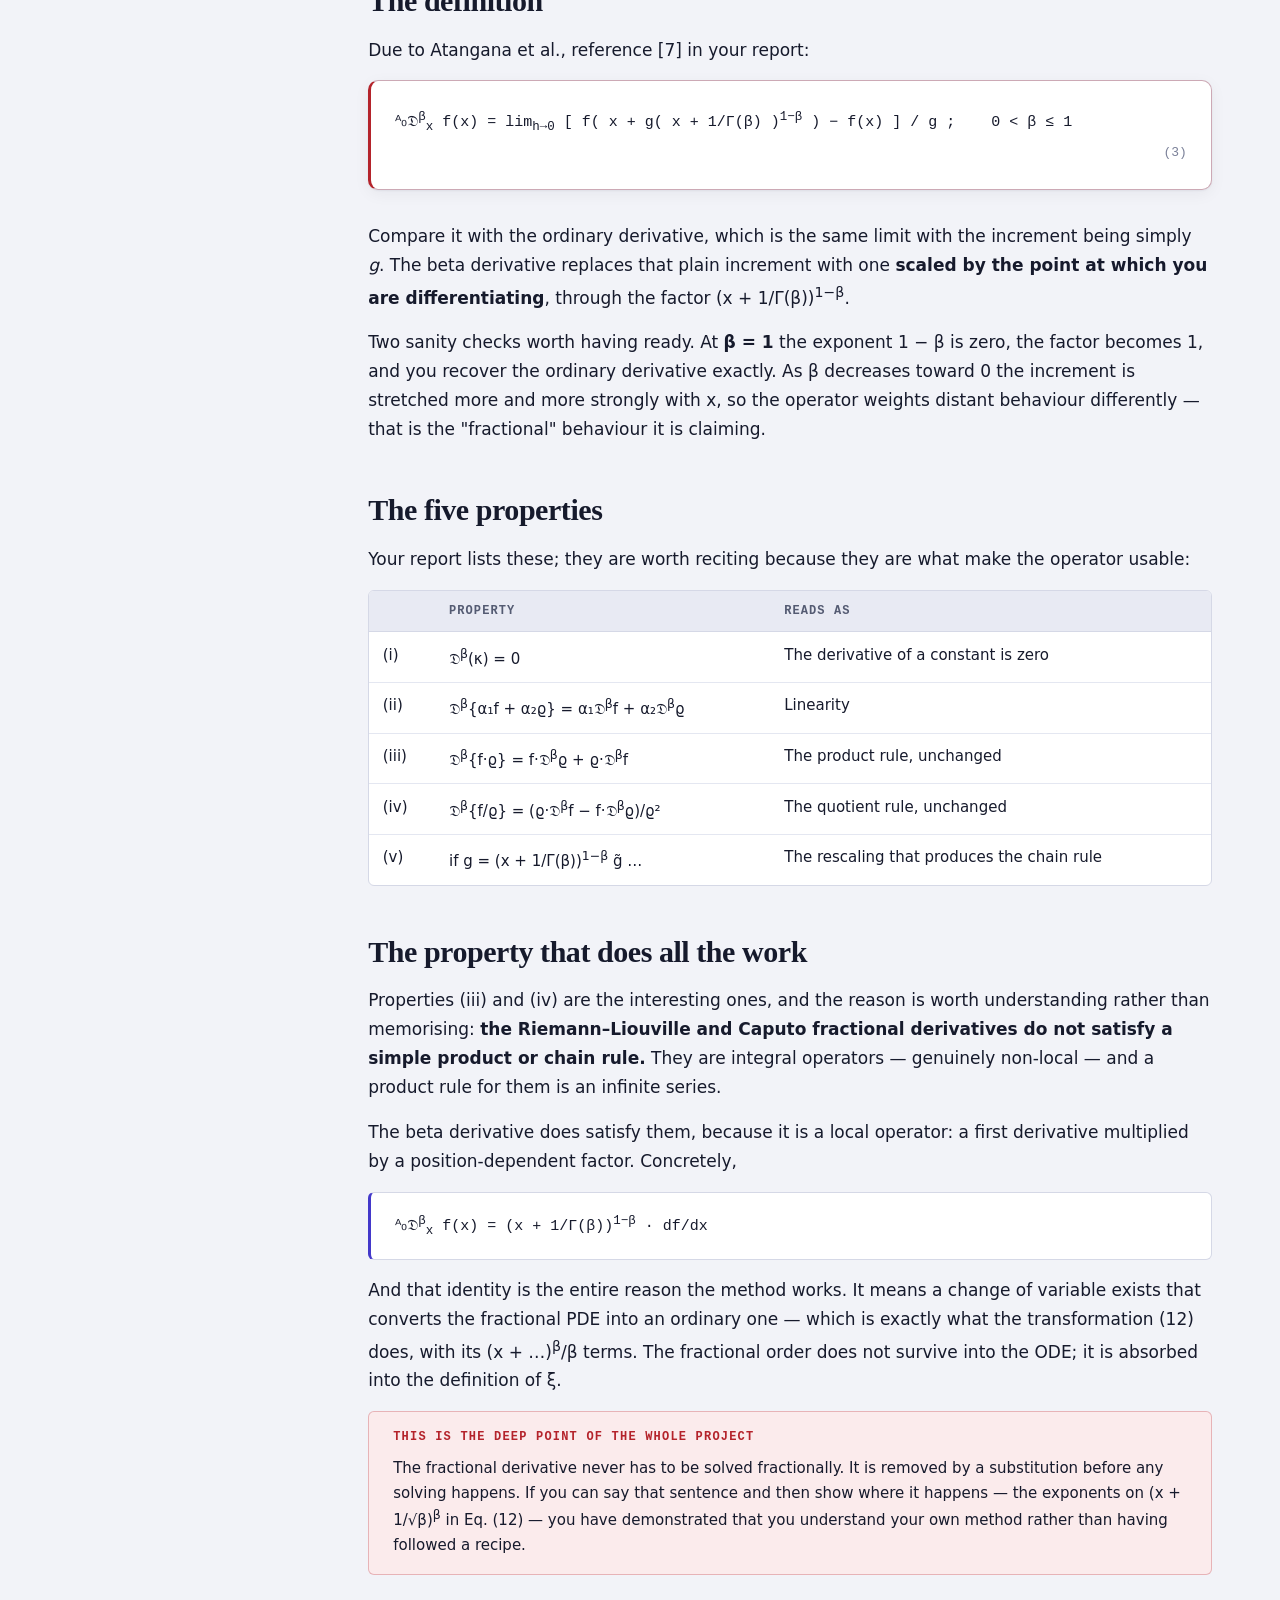
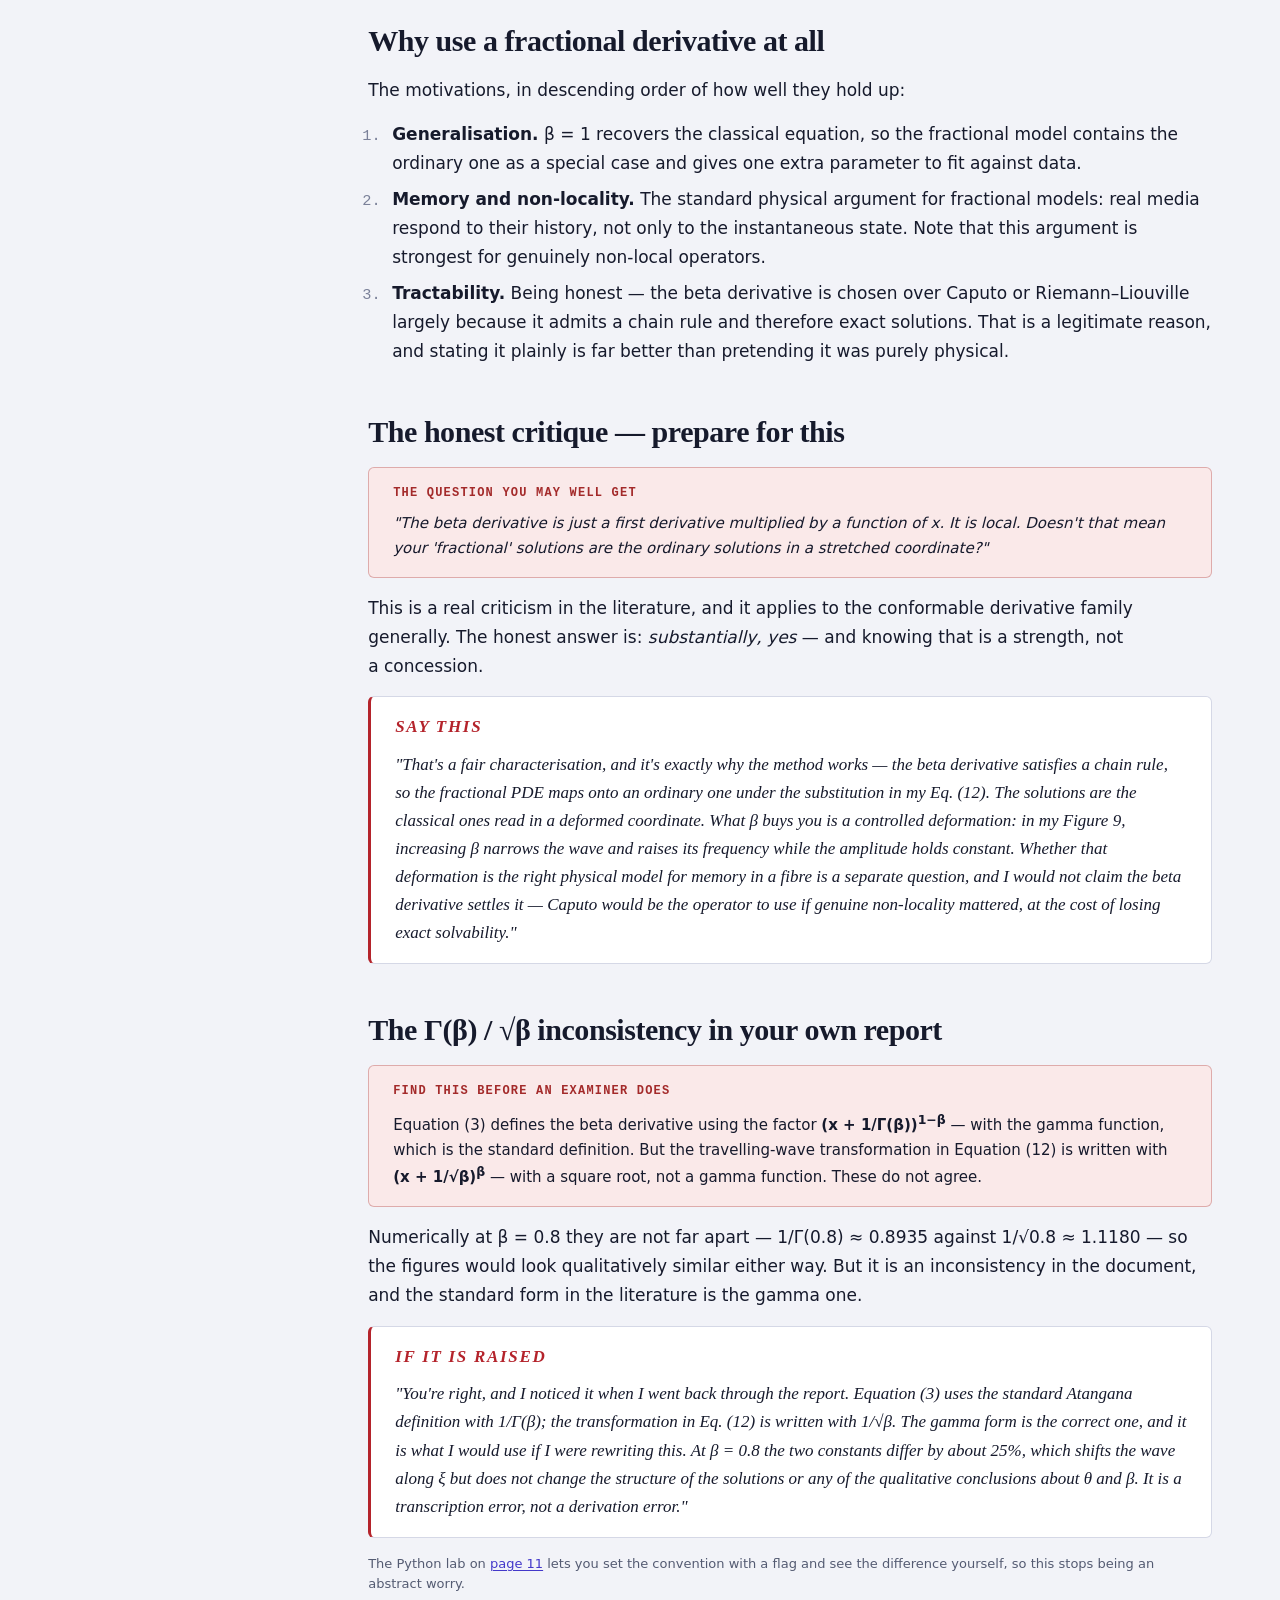
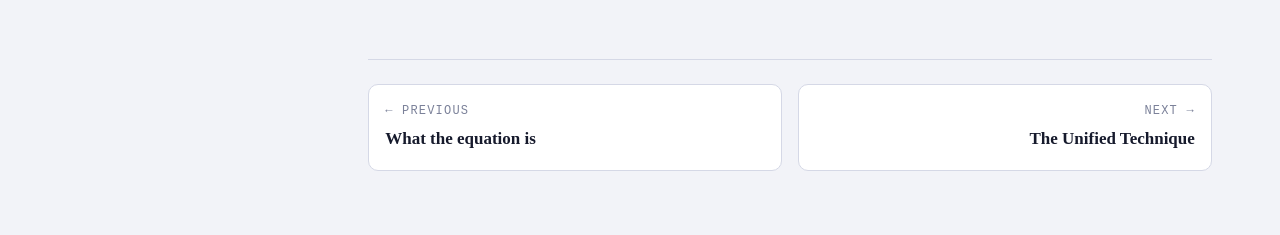
==== commit 4dc778f6: "Add an "In plain words" section to every page Each page now opens with a jargon-free explanation of " ====
--- a/beta.html
+++ b/beta.html
@@ -32,6 +32,61 @@
         the beta derivative is a <em>local</em> operator wearing the name "fractional". Know
         the criticism before it is put to you.
       </p>
+
+      <section class="plain">
+        <p class="plain-label">In plain words</p>
+        <p>
+          Ordinary calculus only lets you differentiate a <strong>whole number</strong> of
+          times. You can take one derivative, or two, or three. Fractional calculus asks a
+          strange-sounding question: what would it mean to differentiate <strong>0.8
+          times</strong>?
+        </p>
+        <p>
+          There are two reasons to care. First, some real systems genuinely sit
+          <em>between</em> two integer-order behaviours — anomalous diffusion, viscoelastic
+          materials, anything with memory. A first derivative is too little and a second is too
+          much; the honest description is somewhere in between. Second, an adjustable order
+          turns one model into a whole continuous family of models. Instead of a single
+          equation you now have a dial, and you can turn it until the model matches your data.
+        </p>
+
+        <h3>Why "memory" keeps coming up</h3>
+        <p>
+          An ordinary derivative is <em>local</em>: to know the slope at a point, you only need
+          to look right next to that point. A true fractional derivative is <em>non-local</em>:
+          to get its value at a point you have to integrate over the whole history leading up
+          to it. That is the mathematical shape of memory — the system's present behaviour
+          depends on where it has been, not only on where it is now. Materials that creep, or
+          particles that diffuse anomalously, behave like that.
+        </p>
+
+        <h3>Where the beta derivative fits — and the catch</h3>
+        <p>
+          The beta derivative is <strong>not</strong> one of the non-local ones. It is an
+          ordinary first derivative multiplied by a factor that depends on where you are:
+        </p>
+        <div class="eq"><div>(beta derivative of f) = (x + 1/Γ(β))<sup>1−β</sup> × (ordinary derivative of f)</div></div>
+        <p>
+          So it is <em>local</em>, and it does not really have memory. When β = 1 that factor
+          becomes 1 and you get the plain derivative back, which is the sanity check you want.
+          For other β it stretches the increment more the further out you are.
+        </p>
+        <p>
+          The reason to use it anyway is entirely practical, and it is worth stating plainly
+          rather than dressing up: <strong>because it is local, the ordinary chain rule still
+          works.</strong> The genuinely non-local operators — Caputo, Riemann–Liouville — do not
+          have a simple chain rule, and without one, the substitution trick this whole project
+          depends on is impossible. The beta derivative is the version of "fractional" that is
+          weak enough to be solvable by hand.
+        </p>
+        <p class="aside">
+          That trade is the honest summary of this chapter: you buy exact closed-form solutions,
+          and the price is that the operator does not model memory in the way the word
+          "fractional" suggests. Knowing you paid that price — and being able to say what
+          Caputo would have cost instead — is the difference between using a method and
+          understanding it.
+        </p>
+      </section>
 
       <nav class="jump">
         <a href="#def">The definition</a>
--- a/assets/style.css
+++ b/assets/style.css
@@ -331,6 +331,39 @@
 .say p { font-family: var(--serif); font-size: var(--fs-base); line-height: 1.65; font-style: italic; margin-bottom: .6rem; }
 .say p:last-child { margin-bottom: 0; }
 
+/* ---------- "in plain words" ----------
+   The read-this-first block at the top of every page: the same idea as the
+   section below it, said without jargon. Deliberately warmer and wider-set
+   than body text so the eye lands on it before the mathematics. */
+.plain {
+  background: var(--surface);
+  border: 1px solid color-mix(in srgb, var(--accent-2) 26%, var(--border));
+  border-left: 3px solid var(--accent-2);
+  border-radius: var(--radius);
+  padding: var(--sp-5);
+  margin: 0 0 var(--sp-6);
+  box-shadow: var(--shadow);
+}
+.plain-label {
+  font-family: var(--mono); font-size: var(--fs-xs); font-weight: 600;
+  text-transform: uppercase; letter-spacing: .12em; color: var(--accent-2);
+  margin: 0 0 var(--sp-3); display: flex; align-items: center; gap: .55rem;
+}
+.plain-label::after { content: ""; flex: 1; height: 1px; background: color-mix(in srgb, var(--accent-2) 25%, transparent); }
+.plain p { font-size: var(--fs-base); line-height: 1.78; margin-bottom: var(--sp-4); }
+.plain > :last-child { margin-bottom: 0; }
+.plain h3 {
+  font-family: var(--sans); font-weight: 700; font-size: var(--fs-ms);
+  letter-spacing: .01em; margin: var(--sp-5) 0 var(--sp-2); color: var(--text);
+}
+.plain ul, .plain ol { margin-bottom: var(--sp-4); }
+.plain li { line-height: 1.7; }
+.plain .aside {
+  font-size: var(--fs-sm); color: var(--text-dim); line-height: 1.65;
+  border-top: 1px dashed color-mix(in srgb, var(--accent-2) 30%, transparent);
+  padding-top: var(--sp-3); margin-top: var(--sp-4);
+}
+
 /* ---------- cards & grids ---------- */
 .card {
   background: var(--surface); border: 1px solid var(--border);
